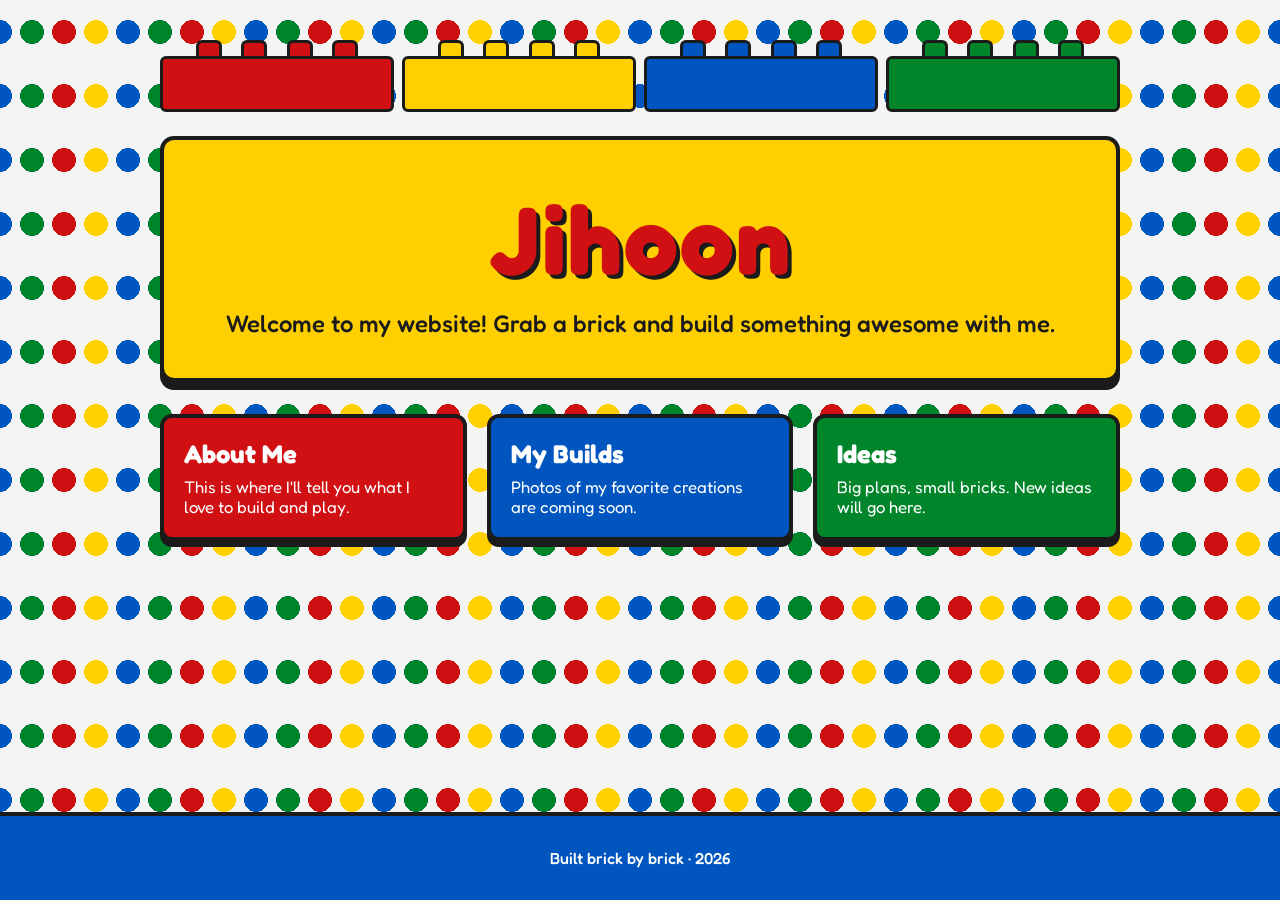
==== frontend/index.html @ 9ff98321 "Starter Lego-themed site with separate frontend, backend, and interface" ====
<!DOCTYPE html>
<html lang="en">
<head>
  <meta charset="UTF-8">
  <meta name="viewport" content="width=device-width, initial-scale=1.0">
  <title>Jihoon</title>
  <link rel="preconnect" href="https://fonts.googleapis.com">
  <link rel="preconnect" href="https://fonts.gstatic.com" crossorigin>
  <link href="https://fonts.googleapis.com/css2?family=Fredoka:wght@500;700&display=swap" rel="stylesheet">
  <link rel="stylesheet" href="styles.css">
</head>
<body>
  <main class="page">
    <div class="brick-row" aria-hidden="true">
      <div class="brick red"><span></span><span></span><span></span><span></span></div>
      <div class="brick yellow"><span></span><span></span><span></span><span></span></div>
      <div class="brick blue"><span></span><span></span><span></span><span></span></div>
      <div class="brick green"><span></span><span></span><span></span><span></span></div>
    </div>

    <header class="hero">
      <h1 id="site-title">Jihoon</h1>
      <p id="site-welcome" class="welcome"></p>
    </header>

    <section id="cards" class="cards"></section>
  </main>

  <footer class="footer">
    <p>Built brick by brick &middot; <span id="year"></span></p>
  </footer>

  <!-- Load order: back-end, then interface, then front-end. -->
  <script src="../backend/content.js"></script>
  <script src="../interface/api.js"></script>
  <script src="app.js"></script>
</body>
</html>
---- frontend/styles.css ----
/* Classic brick colors. Every stud uses exactly one of these, solid, never blended. */
:root {
  --red: #D01012;
  --yellow: #FFCF00;
  --blue: #0055BF;
  --green: #00852B;
  --ink: #1B1B1B;
  --plate: #F4F4F4;
}

* { box-sizing: border-box; }

body {
  margin: 0;
  min-height: 100vh;
  font-family: "Fredoka", "Comic Sans MS", "Trebuchet MS", sans-serif;
  color: var(--ink);
  background-color: var(--plate);
  /* Stud pattern: four layers, each a single solid color with a hard edge (no gradients inside a stud). */
  background-image:
    radial-gradient(circle at center, var(--red) 0 12px, transparent 12px),
    radial-gradient(circle at center, var(--yellow) 0 12px, transparent 12px),
    radial-gradient(circle at center, var(--blue) 0 12px, transparent 12px),
    radial-gradient(circle at center, var(--green) 0 12px, transparent 12px);
  background-size: 128px 64px;
  background-position: 0 0, 32px 0, 64px 0, 96px 0;
  display: flex;
  flex-direction: column;
}

.page {
  flex: 1;
  width: min(960px, 92%);
  margin: 40px auto 24px;
}

/* A row of four bricks. Each brick and its studs are one solid color. */
.brick-row {
  display: grid;
  grid-template-columns: repeat(4, 1fr);
  gap: 8px;
  margin-bottom: 24px;
}

.brick {
  position: relative;
  height: 56px;
  margin-top: 16px;
  border-radius: 6px;
  display: flex;
  justify-content: space-around;
  padding: 0 10%;
  border: 3px solid var(--ink);
}

.brick span {
  width: 26px;
  height: 16px;
  margin-top: -19px;
  border: 3px solid var(--ink);
  border-bottom: none;
  border-radius: 6px 6px 0 0;
  background: inherit; /* same single solid color as its brick */
}

.red    { background: var(--red); }
.yellow { background: var(--yellow); }
.blue   { background: var(--blue); }
.green  { background: var(--green); }

.hero {
  background: var(--yellow);
  border: 4px solid var(--ink);
  border-radius: 14px;
  padding: 40px 24px;
  text-align: center;
  box-shadow: 0 8px 0 var(--ink);
}

.hero h1 {
  margin: 0;
  font-size: clamp(3rem, 10vw, 6rem);
  font-weight: 700;
  letter-spacing: 2px;
  color: var(--red);
  text-shadow: 4px 4px 0 var(--ink);
}

.welcome {
  margin: 12px 0 0;
  font-size: clamp(1.1rem, 2.6vw, 1.5rem);
  font-weight: 500;
}

.cards {
  display: grid;
  grid-template-columns: repeat(auto-fit, minmax(220px, 1fr));
  gap: 20px;
  margin-top: 32px;
}

.card {
  border: 4px solid var(--ink);
  border-radius: 12px;
  padding: 20px;
  color: #fff;
  box-shadow: 0 6px 0 var(--ink);
  transition: transform 0.15s ease;
  cursor: pointer;
}

.card h2 { margin: 0 0 8px; font-size: 1.6rem; }
.card p  { margin: 0; font-size: 1.05rem; }

.card.pop { transform: translateY(-8px); }

.footer {
  text-align: center;
  padding: 16px;
  background: var(--blue);
  color: #fff;
  border-top: 4px solid var(--ink);
  font-weight: 500;
}

@media (max-width: 600px) {
  .brick-row { grid-template-columns: repeat(2, 1fr); }
}
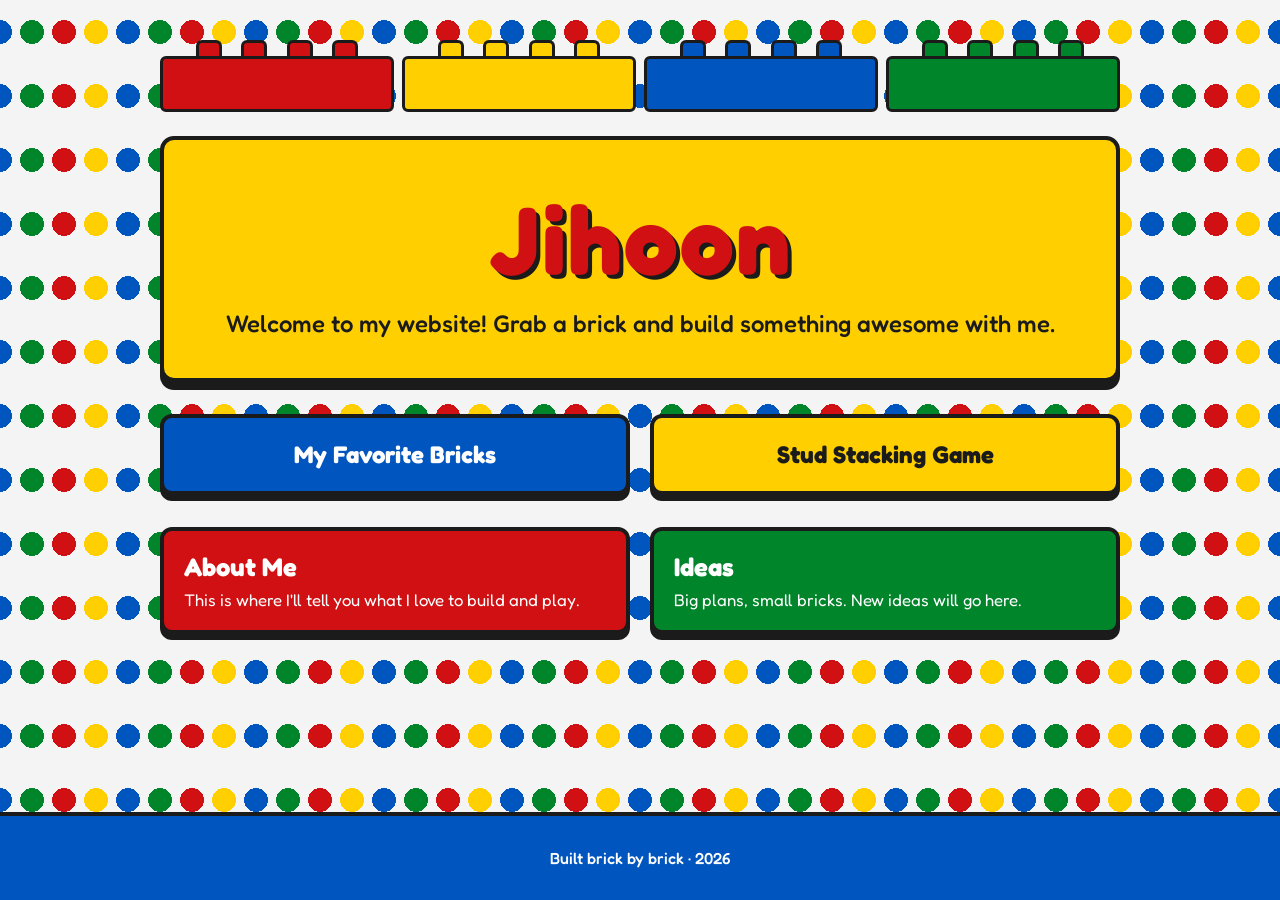
==== commit 42b81dd6: "Add Favorite Bricks page and Stud Stacking Game; remove My Builds card" ====
--- a/frontend/index.html
+++ b/frontend/index.html
@@ -23,6 +23,8 @@
       <p id="site-welcome" class="welcome"></p>
     </header>
 
+    <nav id="page-links" class="page-links" aria-label="Pages"></nav>
+
     <section id="cards" class="cards"></section>
   </main>
 
--- a/frontend/styles.css
+++ b/frontend/styles.css
@@ -126,3 +126,199 @@
 @media (max-width: 600px) {
   .brick-row { grid-template-columns: repeat(2, 1fr); }
 }
+
+/* ---------- Page links on the homepage ---------- */
+.page-links {
+  display: grid;
+  grid-template-columns: repeat(auto-fit, minmax(220px, 1fr));
+  gap: 20px;
+  margin-top: 32px;
+}
+
+.page-link {
+  display: block;
+  text-align: center;
+  text-decoration: none;
+  font-size: 1.5rem;
+  font-weight: 700;
+  padding: 22px 16px;
+  border: 4px solid var(--ink);
+  border-radius: 12px;
+  box-shadow: 0 6px 0 var(--ink);
+  color: #fff;
+  transition: transform 0.15s ease;
+}
+.page-link.yellow { color: var(--ink); }
+.page-link:hover, .page-link:focus { transform: translateY(-4px); }
+
+.back-link {
+  display: inline-block;
+  margin-bottom: 16px;
+  padding: 8px 16px;
+  background: #fff;
+  color: var(--ink);
+  border: 3px solid var(--ink);
+  border-radius: 10px;
+  text-decoration: none;
+  font-weight: 700;
+}
+
+.page-title {
+  margin: 0;
+  font-size: clamp(2.2rem, 7vw, 4rem);
+  color: var(--blue);
+  text-shadow: 3px 3px 0 var(--ink);
+}
+
+.sub-title {
+  margin: 36px 0 12px;
+  font-size: 2rem;
+  background: #fff;
+  display: inline-block;
+  padding: 4px 16px;
+  border: 3px solid var(--ink);
+  border-radius: 10px;
+}
+
+/* ---------- Favorite Bricks page ---------- */
+.featured { margin-top: 32px; }
+
+.brick-grid {
+  display: grid;
+  grid-template-columns: repeat(auto-fit, minmax(200px, 1fr));
+  gap: 20px;
+}
+
+.brick-card {
+  background: #fff;
+  border: 4px solid var(--ink);
+  border-radius: 12px;
+  padding: 20px;
+  text-align: center;
+  box-shadow: 0 6px 0 var(--ink);
+}
+.brick-card h3 { margin: 12px 0 6px; font-size: 1.5rem; }
+.brick-card p { margin: 0; font-size: 1.1rem; line-height: 1.4; }
+
+.brick-card.is-featured { padding: 28px; }
+.brick-card.is-featured h3 { font-size: 2.2rem; color: var(--blue); }
+.brick-card.is-featured p { font-size: 1.3rem; max-width: 560px; margin: 0 auto; }
+
+.badge {
+  display: table;
+  margin-left: auto !important;
+  margin-right: auto !important;
+  background: var(--yellow);
+  border: 3px solid var(--ink);
+  border-radius: 999px;
+  padding: 4px 16px;
+  font-weight: 700;
+  margin-bottom: 12px !important;
+}
+
+/* Brick picture: studs on top, body below. Each stud is a single solid color. */
+.brick-art { display: inline-flex; flex-direction: column; align-items: center; }
+.art-studs { display: flex; gap: 10px; justify-content: center; }
+.art-stud {
+  width: 26px;
+  height: 14px;
+  border: 3px solid var(--ink);
+  border-bottom: none;
+  border-radius: 6px 6px 0 0;
+}
+.art-body {
+  height: 56px;
+  border: 3px solid var(--ink);
+  border-radius: 6px;
+}
+
+.brick-art.shape-plate .art-body { height: 22px; width: 90px; }
+.brick-art.shape-round .art-body { width: 48px; border-radius: 22px; }
+.brick-art.shape-slope { align-items: flex-start; }
+.brick-art.shape-slope .art-studs { padding-left: 6px; }
+.brick-art.shape-slope .art-body {
+  width: 100px;
+  clip-path: polygon(0 0, 46% 0, 100% 100%, 0 100%);
+}
+.brick-art.shape-brick .art-body { width: 90px; }
+.brick-art.big .art-studs { gap: 14px; }
+.brick-art.big .art-stud { width: 40px; height: 20px; }
+.brick-art.big .art-body { width: 240px; height: 90px; }
+
+/* ---------- Stud stacking game ---------- */
+.game { margin-top: 32px; text-align: center; }
+
+.game-board {
+  background: #fff;
+  border: 4px solid var(--ink);
+  border-radius: 12px;
+  box-shadow: 0 6px 0 var(--ink);
+  padding: 20px;
+}
+
+.order-hint { display: flex; gap: 10px; justify-content: center; margin-bottom: 12px; }
+.order-hint .stud-piece { width: 34px; height: 34px; cursor: default; }
+
+.stack {
+  min-height: 260px;
+  display: flex;
+  flex-direction: column-reverse; /* first stud sits at the bottom */
+  align-items: center;
+  justify-content: flex-start;
+  gap: 4px;
+  padding: 8px;
+}
+
+.stud-piece {
+  display: inline-block;
+  width: 110px;
+  height: 56px;
+  border: 4px solid var(--ink);
+  border-radius: 14px;
+  padding: 0;
+}
+.stack .stud-piece { animation: drop 0.25s ease-out; }
+
+.message { font-size: 1.5rem; font-weight: 700; margin: 12px 0 0; }
+
+.choices { display: flex; flex-wrap: wrap; gap: 16px; justify-content: center; margin: 24px 0; }
+.choices .stud-piece {
+  width: 90px;
+  height: 90px;
+  border-radius: 50%;
+  cursor: pointer;
+  box-shadow: 0 6px 0 var(--ink);
+  transition: transform 0.1s ease;
+}
+.choices .stud-piece:active { transform: translateY(4px); box-shadow: 0 2px 0 var(--ink); }
+
+.restart {
+  font-family: inherit;
+  font-size: 1.3rem;
+  font-weight: 700;
+  padding: 10px 24px;
+  background: var(--yellow);
+  border: 4px solid var(--ink);
+  border-radius: 12px;
+  box-shadow: 0 6px 0 var(--ink);
+  cursor: pointer;
+}
+
+.stack.oops { animation: shake 0.4s ease; }
+.stack.win { animation: hop 0.6s ease 3; }
+
+.party { pointer-events: none; position: fixed; inset: 0; overflow: hidden; }
+.confetti {
+  position: absolute;
+  top: -30px;
+  width: 18px;
+  height: 18px;
+  border: 2px solid var(--ink);
+  border-radius: 4px;
+  animation: fall 2.2s linear forwards;
+}
+
+@keyframes drop { from { transform: translateY(-40px); opacity: 0; } to { transform: none; opacity: 1; } }
+@keyframes shake { 0%, 100% { transform: none; } 25% { transform: translateX(-12px); } 75% { transform: translateX(12px); } }
+@keyframes hop { 0%, 100% { transform: none; } 50% { transform: translateY(-24px) scale(1.05); } }
+@keyframes fall { to { transform: translateY(110vh) rotate(540deg); } }
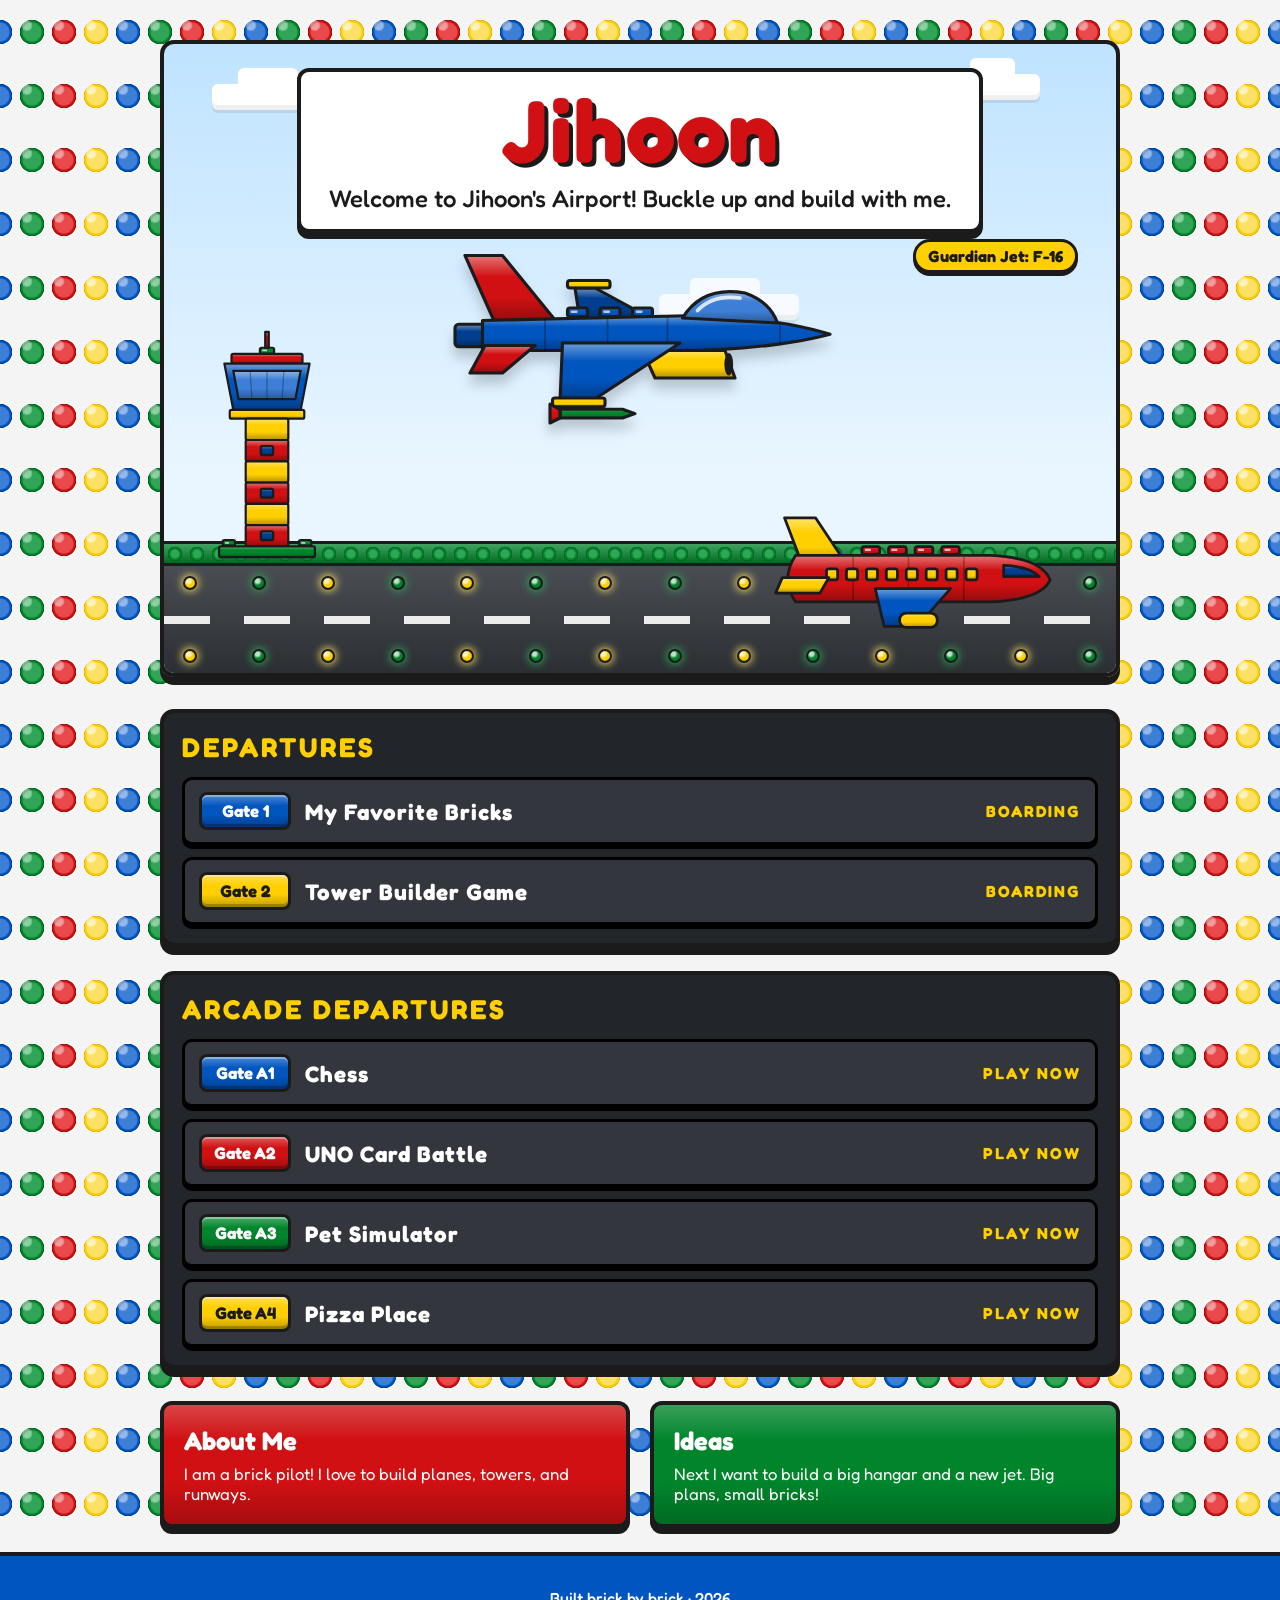
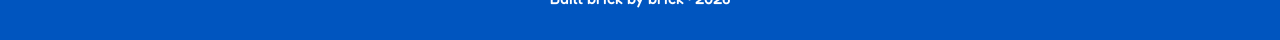
==== commit 9e24535f: "Airport theme, 3D bricks, F-16 guardian, Tower Builder takeoff, and Arcade with four games" ====
--- a/frontend/index.html
+++ b/frontend/index.html
@@ -8,22 +8,41 @@
   <link rel="preconnect" href="https://fonts.gstatic.com" crossorigin>
   <link href="https://fonts.googleapis.com/css2?family=Fredoka:wght@500;700&display=swap" rel="stylesheet">
   <link rel="stylesheet" href="styles.css">
+  <link rel="stylesheet" href="arcade/arcade-board.css">
 </head>
 <body>
   <main class="page">
-    <div class="brick-row" aria-hidden="true">
-      <div class="brick red"><span></span><span></span><span></span><span></span></div>
-      <div class="brick yellow"><span></span><span></span><span></span><span></span></div>
-      <div class="brick blue"><span></span><span></span><span></span><span></span></div>
-      <div class="brick green"><span></span><span></span><span></span><span></span></div>
-    </div>
+    <section class="airport" aria-labelledby="site-title">
+      <div class="clouds" aria-hidden="true">
+        <span class="cloud c1"></span><span class="cloud c2"></span><span class="cloud c3"></span>
+      </div>
 
-    <header class="hero">
-      <h1 id="site-title">Jihoon</h1>
-      <p id="site-welcome" class="welcome"></p>
-    </header>
+      <header class="airport-sign">
+        <h1 id="site-title">Jihoon</h1>
+        <p id="site-welcome" class="welcome"></p>
+      </header>
 
-    <nav id="page-links" class="page-links" aria-label="Pages"></nav>
+      <div class="sky-lane">
+        <div id="jet" class="guardian-jet" aria-hidden="true"></div>
+        <p id="jet-tag" class="jet-tag"></p>
+      </div>
+
+      <div class="airfield" aria-hidden="true">
+        <div id="tower" class="tower"></div>
+        <div class="grass"></div>
+        <div class="runway">
+          <div id="lights-top" class="runway-lights top"></div>
+          <div class="center-line"></div>
+          <div id="lights-bottom" class="runway-lights bottom"></div>
+        </div>
+        <div id="runway-plane" class="runway-plane"></div>
+      </div>
+    </section>
+
+    <nav class="board" aria-labelledby="board-title">
+      <h2 id="board-title" class="board-title"></h2>
+      <div id="page-links" class="page-links"></div>
+    </nav>
 
     <section id="cards" class="cards"></section>
   </main>
@@ -35,6 +54,8 @@
   <!-- Load order: back-end, then interface, then front-end. -->
   <script src="../backend/content.js"></script>
   <script src="../interface/api.js"></script>
+  <script src="airport-art.js"></script>
   <script src="app.js"></script>
+  <script src="arcade/arcade-board.js"></script>
 </body>
 </html>
--- a/frontend/styles.css
+++ b/frontend/styles.css
@@ -17,13 +17,18 @@
   color: var(--ink);
   background-color: var(--plate);
   /* Stud pattern: four layers, each a single solid color with a hard edge (no gradients inside a stud). */
+  /* 3D stud pattern. Each stud uses only tints of its own color (never a second color). */
   background-image:
-    radial-gradient(circle at center, var(--red) 0 12px, transparent 12px),
-    radial-gradient(circle at center, var(--yellow) 0 12px, transparent 12px),
-    radial-gradient(circle at center, var(--blue) 0 12px, transparent 12px),
-    radial-gradient(circle at center, var(--green) 0 12px, transparent 12px);
+    radial-gradient(circle at 46% 40%, rgba(255,255,255,0.45) 0 4px, transparent 6px),
+    radial-gradient(circle at center, #E8494A 0 9px, var(--red) 10px 11px, #A00B0D 12px, transparent 12.5px),
+    radial-gradient(circle at 46% 40%, rgba(255,255,255,0.55) 0 4px, transparent 6px),
+    radial-gradient(circle at center, #FFE066 0 9px, var(--yellow) 10px 11px, #D9AF00 12px, transparent 12.5px),
+    radial-gradient(circle at 46% 40%, rgba(255,255,255,0.45) 0 4px, transparent 6px),
+    radial-gradient(circle at center, #3D7FD6 0 9px, var(--blue) 10px 11px, #003F8F 12px, transparent 12.5px),
+    radial-gradient(circle at 46% 40%, rgba(255,255,255,0.45) 0 4px, transparent 6px),
+    radial-gradient(circle at center, #2FA555 0 9px, var(--green) 10px 11px, #005F1E 12px, transparent 12.5px);
   background-size: 128px 64px;
-  background-position: 0 0, 32px 0, 64px 0, 96px 0;
+  background-position: 0 0, 0 0, 32px 0, 32px 0, 64px 0, 64px 0, 96px 0, 96px 0;
   display: flex;
   flex-direction: column;
 }
@@ -60,13 +65,13 @@
   border: 3px solid var(--ink);
   border-bottom: none;
   border-radius: 6px 6px 0 0;
-  background: inherit; /* same single solid color as its brick */
-}
-
-.red    { background: var(--red); }
-.yellow { background: var(--yellow); }
-.blue   { background: var(--blue); }
-.green  { background: var(--green); }
+  background-color: inherit; /* same single color as its brick */
+}
+
+.red    { --c: var(--red);    --c-hi: #E8494A; --c-lo: #A00B0D; background-color: var(--red); }
+.yellow { --c: var(--yellow); --c-hi: #FFE066; --c-lo: #D9AF00; background-color: var(--yellow); }
+.blue   { --c: var(--blue);   --c-hi: #3D7FD6; --c-lo: #003F8F; background-color: var(--blue); }
+.green  { --c: var(--green);  --c-hi: #2FA555; --c-lo: #005F1E; background-color: var(--green); }
 
 .hero {
   background: var(--yellow);
@@ -322,3 +327,407 @@
 @keyframes shake { 0%, 100% { transform: none; } 25% { transform: translateX(-12px); } 75% { transform: translateX(12px); } }
 @keyframes hop { 0%, 100% { transform: none; } 50% { transform: translateY(-24px) scale(1.05); } }
 @keyframes fall { to { transform: translateY(110vh) rotate(540deg); } }
+
+
+/* ---------- Realistic plastic look ----------
+   Light and shadow are white/black overlays on the piece's own color,
+   so every stud and brick stays one color. */
+.brick, .art-body {
+  background-image: linear-gradient(180deg, rgba(255,255,255,0.30) 0%, rgba(255,255,255,0) 30%, rgba(0,0,0,0) 62%, rgba(0,0,0,0.24) 100%);
+  box-shadow:
+    inset 0 3px 0 rgba(255,255,255,0.35),
+    inset 0 -6px 0 rgba(0,0,0,0.22),
+    inset 3px 0 0 rgba(255,255,255,0.12),
+    inset -3px 0 0 rgba(0,0,0,0.14),
+    0 4px 0 rgba(0,0,0,0.25);
+}
+
+.brick span, .art-stud {
+  background-image: linear-gradient(90deg, rgba(255,255,255,0.32) 0%, rgba(255,255,255,0.10) 35%, rgba(0,0,0,0) 60%, rgba(0,0,0,0.20) 100%);
+  box-shadow: inset 0 2px 0 rgba(255,255,255,0.45);
+}
+
+.stud-piece {
+  background-image: linear-gradient(180deg, rgba(255,255,255,0.32) 0%, rgba(255,255,255,0) 35%, rgba(0,0,0,0) 60%, rgba(0,0,0,0.24) 100%);
+  box-shadow: inset 0 3px 0 rgba(255,255,255,0.35), inset 0 -6px 0 rgba(0,0,0,0.22);
+}
+
+.choices .stud-piece, .order-hint .stud-piece {
+  background-image:
+    radial-gradient(circle at 36% 30%, rgba(255,255,255,0.60) 0 12%, rgba(255,255,255,0) 38%),
+    radial-gradient(circle at 50% 50%, rgba(0,0,0,0) 0 55%, rgba(0,0,0,0.25) 75%);
+  box-shadow: inset 0 -5px 0 rgba(0,0,0,0.22), 0 6px 0 var(--ink);
+}
+.order-hint .stud-piece { box-shadow: inset 0 -3px 0 rgba(0,0,0,0.22); }
+.choices .stud-piece:active { box-shadow: inset 0 -3px 0 rgba(0,0,0,0.22), 0 2px 0 var(--ink); }
+
+.confetti {
+  background-image: linear-gradient(180deg, rgba(255,255,255,0.35), rgba(0,0,0,0.2));
+}
+
+/* =====================================================================
+   AIRPORT THEME
+   Every brick, stud, plane, and tower piece uses only red, yellow, blue, or green.
+   Shading = lighter/darker tones of the same color or white/black overlays.
+   ===================================================================== */
+:root {
+  --sky-top: #BFE3FF;
+  --sky-low: #EAF6FF;
+  --tarmac: #3A3E44;
+}
+
+/* ---------- SVG brick art (planes, jet, tower) ---------- */
+.art-svg { display: block; width: 100%; height: auto; overflow: visible; }
+.art-svg .pc { fill: var(--c); }
+.art-svg .pc.tone-hi { fill: var(--c-hi); }
+.art-svg .pc.tone-lo { fill: var(--c-lo); }
+.art-svg .shade { stroke: none; }
+.art-svg .edge { fill: none; stroke: var(--ink); stroke-width: 2.5; stroke-linejoin: round; }
+.art-svg .seam { stroke: rgba(0,0,0,0.28); stroke-width: 1.5; }
+.art-svg .shine { fill: rgba(255,255,255,0.7); }
+.art-svg .gleam { fill: none; stroke: rgba(255,255,255,0.8); stroke-width: 3; stroke-linecap: round; }
+.art-svg .mouth { fill: var(--ink); }
+/* the color classes also set background-color; SVG shapes ignore it */
+
+/* ---------- Homepage airport scene ---------- */
+.airport {
+  position: relative;
+  overflow: hidden;
+  border: 4px solid var(--ink);
+  border-radius: 14px;
+  box-shadow: 0 8px 0 var(--ink);
+  background: linear-gradient(180deg, var(--sky-top) 0%, var(--sky-low) 70%);
+}
+
+.airport-sign {
+  position: relative;
+  z-index: 2;
+  width: fit-content;
+  max-width: calc(100% - 32px);
+  margin: 24px auto 0;
+  padding: 14px 28px 16px;
+  text-align: center;
+  background: #fff;
+  border: 4px solid var(--ink);
+  border-radius: 12px;
+  box-shadow: 0 6px 0 var(--ink);
+}
+.airport-sign h1 {
+  margin: 0;
+  font-size: clamp(3rem, 10vw, 5.5rem);
+  line-height: 1;
+  letter-spacing: 2px;
+  color: var(--red);
+  text-shadow: 4px 4px 0 var(--ink);
+}
+.airport-sign .welcome { margin-top: 10px; }
+
+.clouds { position: absolute; inset: 0; pointer-events: none; }
+.cloud {
+  position: absolute;
+  height: 26px;
+  background: #fff;
+  border-radius: 6px;
+  box-shadow: inset 0 -5px 0 rgba(0,0,0,0.06), 0 3px 0 rgba(0,0,0,0.08);
+}
+.cloud::before {
+  content: "";
+  position: absolute;
+  left: 22%;
+  top: -16px;
+  width: 50%;
+  height: 18px;
+  background: #fff;
+  border-radius: 6px 6px 0 0;
+}
+.cloud.c1 { width: 120px; left: 5%; top: 40px; }
+.cloud.c2 { width: 90px; right: 8%; top: 30px; }
+.cloud.c3 { width: 140px; left: 52%; top: 250px; opacity: 0.8; }
+
+.sky-lane {
+  position: relative;
+  z-index: 1;
+  height: 190px;
+}
+.guardian-jet {
+  position: absolute;
+  left: 50%;
+  top: 10px;
+  width: min(400px, 78%);
+  margin-left: calc(min(400px, 78%) / -2);
+  filter: drop-shadow(0 10px 6px rgba(0,0,0,0.18));
+  animation: jet-glide 6s ease-in-out infinite alternate;
+}
+.jet-tag {
+  position: absolute;
+  right: 4%;
+  top: 6px;
+  margin: 0;
+  padding: 4px 12px;
+  font-weight: 700;
+  font-size: 1rem;
+  background: var(--yellow);
+  border: 3px solid var(--ink);
+  border-radius: 999px;
+  box-shadow: 0 3px 0 var(--ink);
+}
+
+.airfield {
+  position: relative;
+  height: 250px;
+}
+.tower {
+  position: absolute;
+  z-index: 2;
+  left: 5%;
+  bottom: 114px;
+  width: 110px;
+}
+.grass {
+  position: absolute;
+  left: 0; right: 0;
+  bottom: 110px;
+  height: 22px;
+  background-color: var(--green);
+  background-image:
+    radial-gradient(circle at 50% 45%, var(--c-hi, #2FA555) 0 4px, var(--green) 5px 6px, #005F1E 7px, transparent 7.5px),
+    linear-gradient(180deg, rgba(255,255,255,0.25), rgba(0,0,0,0.2));
+  background-size: 22px 22px, 100% 100%;
+  border-top: 3px solid var(--ink);
+}
+.runway {
+  position: absolute;
+  left: 0; right: 0; bottom: 0;
+  height: 110px;
+  background: var(--tarmac);
+  background-image: linear-gradient(180deg, rgba(255,255,255,0.08), rgba(0,0,0,0.25));
+  border-top: 3px solid var(--ink);
+}
+.center-line {
+  position: absolute;
+  left: 0; right: 0; top: 50%;
+  height: 8px;
+  margin-top: -4px;
+  background: repeating-linear-gradient(90deg, #fff 0 46px, transparent 46px 80px);
+  opacity: 0.9;
+}
+.runway-lights {
+  position: absolute;
+  left: 2%; right: 2%;
+  display: flex;
+  justify-content: space-between;
+}
+.runway-lights.top { top: 10px; }
+.runway-lights.bottom { bottom: 10px; }
+.runway-light {
+  width: 14px;
+  height: 14px;
+  border-radius: 50%;
+  border: 2px solid var(--ink);
+  background-image: radial-gradient(circle at 35% 30%, rgba(255,255,255,0.75) 0 20%, rgba(255,255,255,0) 45%),
+                    radial-gradient(circle, rgba(0,0,0,0) 55%, rgba(0,0,0,0.25) 80%);
+  box-shadow: 0 0 8px 1px var(--c-hi);
+  animation: blink 1.6s ease-in-out infinite;
+}
+.runway-plane {
+  position: absolute;
+  z-index: 3;
+  right: 6%;
+  bottom: 40px;
+  width: min(290px, 46%);
+  transform-origin: 20% 90%;
+  animation: takeoff 4s ease-in-out infinite alternate;
+}
+
+/* ---------- Departure board links ---------- */
+.board {
+  margin-top: 32px;
+  padding: 18px;
+  background: #22252A;
+  border: 4px solid var(--ink);
+  border-radius: 14px;
+  box-shadow: 0 8px 0 var(--ink);
+}
+.board-title {
+  margin: 0 0 14px;
+  color: var(--yellow);
+  font-size: 1.7rem;
+  letter-spacing: 3px;
+  text-transform: uppercase;
+}
+.board .page-links {
+  display: grid;
+  grid-template-columns: 1fr;
+  gap: 12px;
+  margin: 0;
+}
+.board .page-link {
+  display: flex;
+  align-items: center;
+  gap: 14px;
+  padding: 12px 14px;
+  text-align: left;
+  font-size: 1.4rem;
+  color: #fff;
+  background: #33373D;
+  border: 3px solid #000;
+  border-radius: 10px;
+  box-shadow: 0 4px 0 #000;
+}
+.board .page-link:hover, .board .page-link:focus-visible {
+  transform: translateY(-3px);
+  outline: 3px solid var(--yellow);
+  outline-offset: 2px;
+}
+.gate {
+  flex: none;
+  min-width: 92px;
+  padding: 6px 10px;
+  text-align: center;
+  font-size: 1.05rem;
+  color: #fff;
+  border: 3px solid var(--ink);
+  border-radius: 8px;
+  background-image: linear-gradient(180deg, rgba(255,255,255,0.30) 0%, rgba(255,255,255,0) 35%, rgba(0,0,0,0) 60%, rgba(0,0,0,0.24) 100%);
+  box-shadow: inset 0 2px 0 rgba(255,255,255,0.35), inset 0 -3px 0 rgba(0,0,0,0.22);
+}
+.gate.yellow { color: var(--ink); }
+.flight { flex: 1; letter-spacing: 1px; }
+.status {
+  flex: none;
+  color: var(--yellow);
+  font-size: 1rem;
+  text-transform: uppercase;
+  letter-spacing: 2px;
+  animation: blink 2s steps(2, jump-none) infinite;
+}
+
+/* About / Ideas cards keep the plastic look */
+.card {
+  background-image: linear-gradient(180deg, rgba(255,255,255,0.22) 0%, rgba(255,255,255,0) 30%, rgba(0,0,0,0) 65%, rgba(0,0,0,0.20) 100%);
+}
+.card.yellow { color: var(--ink); }
+
+/* ---------- Favorite Bricks: airport job line ---------- */
+.airport-job {
+  display: inline-block;
+  margin-top: 10px !important;
+  padding: 6px 12px;
+  font-weight: 700;
+  background: #EAF6FF;
+  border: 3px dashed var(--ink);
+  border-radius: 10px;
+}
+.brick-card.is-featured .airport-job { font-size: 1.2rem; }
+
+.hero.sky-hero {
+  background: linear-gradient(180deg, var(--sky-top), var(--sky-low));
+  position: relative;
+  overflow: hidden;
+}
+.hero.sky-hero .hero-plane {
+  width: 190px;
+  margin: 0 auto 6px;
+}
+.hero.sky-hero .welcome { font-weight: 700; }
+
+/* ---------- Tower Builder game ---------- */
+.tower-board {
+  position: relative;
+  background: linear-gradient(180deg, var(--sky-top), var(--sky-low));
+  overflow: hidden;
+}
+.tower-board .stack {
+  position: relative;
+  min-height: 300px;
+  gap: 12px;
+  padding-bottom: 30px;
+}
+.tower-board .stack::after {
+  /* runway strip the tower stands on */
+  content: "";
+  position: absolute;
+  left: -20px; right: -20px; bottom: 0;
+  height: 24px;
+  background: var(--tarmac) repeating-linear-gradient(90deg, rgba(255,255,255,0.85) 0 30px, transparent 30px 56px) center / 100% 4px no-repeat;
+  border-top: 3px solid var(--ink);
+}
+.stack .stud-piece {
+  position: relative;
+  width: 140px;
+  height: 44px;
+  border-radius: 6px;
+  flex: none;
+}
+.stack .stud-piece::before, .stack .stud-piece::after {
+  /* two studs on top, same single color as the brick */
+  content: "";
+  position: absolute;
+  top: -13px;
+  width: 30px;
+  height: 11px;
+  border: 3px solid var(--ink);
+  border-bottom: none;
+  border-radius: 5px 5px 0 0;
+  background-color: var(--c);
+  background-image: linear-gradient(90deg, rgba(255,255,255,0.35) 0%, rgba(255,255,255,0.1) 35%, rgba(0,0,0,0) 60%, rgba(0,0,0,0.2) 100%);
+}
+.stack .stud-piece::before { left: 20px; }
+.stack .stud-piece::after { right: 20px; }
+.tower-cab {
+  width: 150px;
+  flex: none;
+  animation: drop 0.4s ease-out;
+}
+.win-plane {
+  position: fixed;
+  z-index: 20;
+  left: 0;
+  top: 40%;
+  width: 260px;
+  animation: fly-by 3.2s ease-in forwards;
+  pointer-events: none;
+}
+
+/* ---------- Animations ---------- */
+@keyframes jet-glide {
+  0%   { transform: translate(-30px, 8px) rotate(2deg); }
+  50%  { transform: translate(0, -6px) rotate(-3deg); }
+  100% { transform: translate(30px, 6px) rotate(1deg); }
+}
+@keyframes takeoff {
+  from { transform: translateX(0) rotate(0deg); }
+  to   { transform: translate(-18px, -20px) rotate(-7deg); }
+}
+@keyframes blink { 0%, 100% { opacity: 1; } 50% { opacity: 0.55; } }
+@keyframes fly-by {
+  from { transform: translate(-300px, 120px) rotate(-6deg); }
+  to   { transform: translate(110vw, -260px) rotate(-14deg); }
+}
+
+/* ---------- Phone width ---------- */
+@media (max-width: 600px) {
+  .page { margin-top: 20px; }
+  .airport-sign { padding: 10px 16px 12px; margin-top: 16px; }
+  .sky-lane { height: 170px; }
+  .guardian-jet { top: 28px; }
+  .jet-tag { right: 50%; transform: translateX(50%); top: 0; font-size: 0.9rem; white-space: nowrap; }
+  .cloud.c3 { display: none; }
+  .airfield { height: 210px; }
+  .tower { width: 58px; left: 3%; bottom: 99px; }
+  .runway { height: 96px; }
+  .grass { bottom: 96px; }
+  .runway-plane { width: 58%; right: 3%; bottom: 30px; }
+  .runway-light { width: 11px; height: 11px; }
+  .board .page-link { font-size: 1.1rem; gap: 10px; padding: 10px; flex-wrap: wrap; }
+  .gate { min-width: 74px; font-size: 0.95rem; }
+  .status { font-size: 0.85rem; }
+  .stack .stud-piece { width: 120px; }
+}
+
+/* ---------- Respect reduced motion ---------- */
+@media (prefers-reduced-motion: reduce) {
+  *, *::before, *::after { animation: none !important; transition: none !important; }
+  .win-plane { left: 50%; top: 30%; margin-left: -130px; }
+  .confetti { display: none; }
+}
--- a/frontend/arcade/arcade-board.css
+++ b/frontend/arcade/arcade-board.css
@@ -0,0 +1,2 @@
+/* FRONT-END (Arcade): spacing for the second departures board. Everything else reuses the main board styles. */
+.arcade-board { margin-top: 24px; }
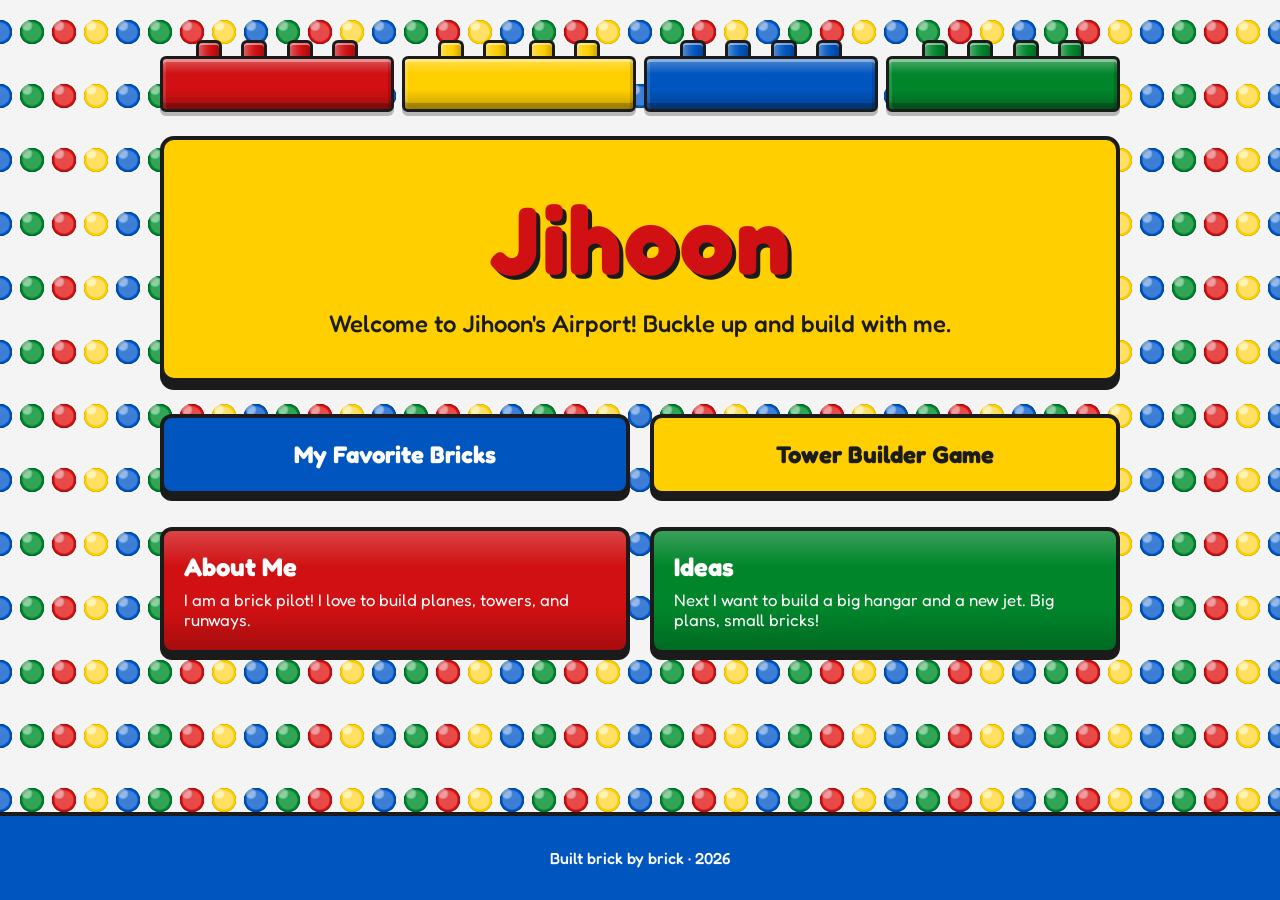
==== commit d34b8baf: "Homepage back to classic brick look (four bricks, yellow title box, two buttons)" ====
--- a/frontend/index.html
+++ b/frontend/index.html
@@ -8,41 +8,22 @@
   <link rel="preconnect" href="https://fonts.gstatic.com" crossorigin>
   <link href="https://fonts.googleapis.com/css2?family=Fredoka:wght@500;700&display=swap" rel="stylesheet">
   <link rel="stylesheet" href="styles.css">
-  <link rel="stylesheet" href="arcade/arcade-board.css">
 </head>
 <body>
   <main class="page">
-    <section class="airport" aria-labelledby="site-title">
-      <div class="clouds" aria-hidden="true">
-        <span class="cloud c1"></span><span class="cloud c2"></span><span class="cloud c3"></span>
-      </div>
+    <div class="brick-row" aria-hidden="true">
+      <div class="brick red"><span></span><span></span><span></span><span></span></div>
+      <div class="brick yellow"><span></span><span></span><span></span><span></span></div>
+      <div class="brick blue"><span></span><span></span><span></span><span></span></div>
+      <div class="brick green"><span></span><span></span><span></span><span></span></div>
+    </div>
 
-      <header class="airport-sign">
-        <h1 id="site-title">Jihoon</h1>
-        <p id="site-welcome" class="welcome"></p>
-      </header>
+    <header class="hero">
+      <h1 id="site-title">Jihoon</h1>
+      <p id="site-welcome" class="welcome"></p>
+    </header>
 
-      <div class="sky-lane">
-        <div id="jet" class="guardian-jet" aria-hidden="true"></div>
-        <p id="jet-tag" class="jet-tag"></p>
-      </div>
-
-      <div class="airfield" aria-hidden="true">
-        <div id="tower" class="tower"></div>
-        <div class="grass"></div>
-        <div class="runway">
-          <div id="lights-top" class="runway-lights top"></div>
-          <div class="center-line"></div>
-          <div id="lights-bottom" class="runway-lights bottom"></div>
-        </div>
-        <div id="runway-plane" class="runway-plane"></div>
-      </div>
-    </section>
-
-    <nav class="board" aria-labelledby="board-title">
-      <h2 id="board-title" class="board-title"></h2>
-      <div id="page-links" class="page-links"></div>
-    </nav>
+    <nav id="page-links" class="page-links" aria-label="Pages"></nav>
 
     <section id="cards" class="cards"></section>
   </main>
@@ -54,8 +35,6 @@
   <!-- Load order: back-end, then interface, then front-end. -->
   <script src="../backend/content.js"></script>
   <script src="../interface/api.js"></script>
-  <script src="airport-art.js"></script>
   <script src="app.js"></script>
-  <script src="arcade/arcade-board.js"></script>
 </body>
 </html>
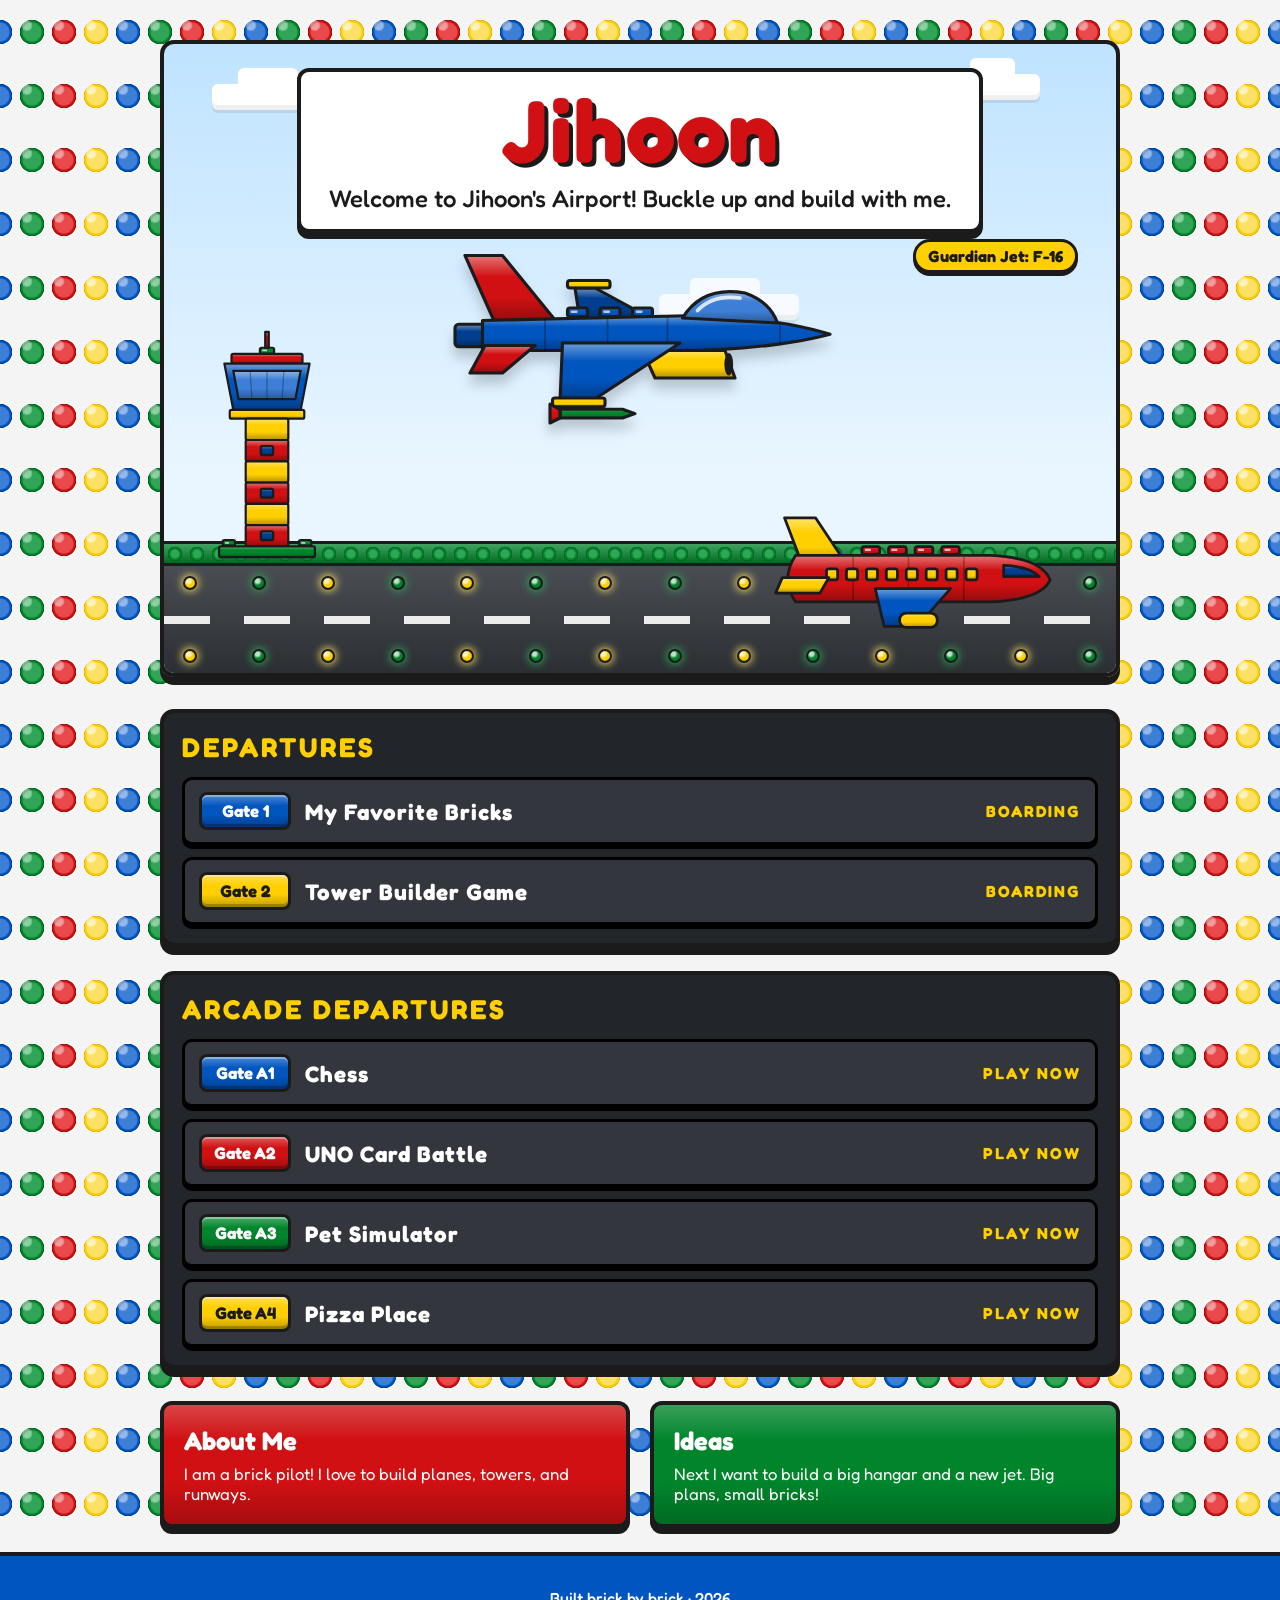
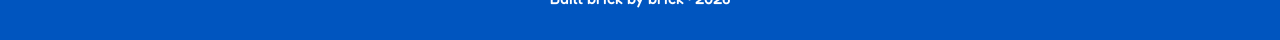
==== commit b46757b6: "Revert "Homepage back to classic brick look (four bricks, yellow title box, two buttons)" This rever" ====
--- a/frontend/index.html
+++ b/frontend/index.html
@@ -8,22 +8,41 @@
   <link rel="preconnect" href="https://fonts.gstatic.com" crossorigin>
   <link href="https://fonts.googleapis.com/css2?family=Fredoka:wght@500;700&display=swap" rel="stylesheet">
   <link rel="stylesheet" href="styles.css">
+  <link rel="stylesheet" href="arcade/arcade-board.css">
 </head>
 <body>
   <main class="page">
-    <div class="brick-row" aria-hidden="true">
-      <div class="brick red"><span></span><span></span><span></span><span></span></div>
-      <div class="brick yellow"><span></span><span></span><span></span><span></span></div>
-      <div class="brick blue"><span></span><span></span><span></span><span></span></div>
-      <div class="brick green"><span></span><span></span><span></span><span></span></div>
-    </div>
+    <section class="airport" aria-labelledby="site-title">
+      <div class="clouds" aria-hidden="true">
+        <span class="cloud c1"></span><span class="cloud c2"></span><span class="cloud c3"></span>
+      </div>
 
-    <header class="hero">
-      <h1 id="site-title">Jihoon</h1>
-      <p id="site-welcome" class="welcome"></p>
-    </header>
+      <header class="airport-sign">
+        <h1 id="site-title">Jihoon</h1>
+        <p id="site-welcome" class="welcome"></p>
+      </header>
 
-    <nav id="page-links" class="page-links" aria-label="Pages"></nav>
+      <div class="sky-lane">
+        <div id="jet" class="guardian-jet" aria-hidden="true"></div>
+        <p id="jet-tag" class="jet-tag"></p>
+      </div>
+
+      <div class="airfield" aria-hidden="true">
+        <div id="tower" class="tower"></div>
+        <div class="grass"></div>
+        <div class="runway">
+          <div id="lights-top" class="runway-lights top"></div>
+          <div class="center-line"></div>
+          <div id="lights-bottom" class="runway-lights bottom"></div>
+        </div>
+        <div id="runway-plane" class="runway-plane"></div>
+      </div>
+    </section>
+
+    <nav class="board" aria-labelledby="board-title">
+      <h2 id="board-title" class="board-title"></h2>
+      <div id="page-links" class="page-links"></div>
+    </nav>
 
     <section id="cards" class="cards"></section>
   </main>
@@ -35,6 +54,8 @@
   <!-- Load order: back-end, then interface, then front-end. -->
   <script src="../backend/content.js"></script>
   <script src="../interface/api.js"></script>
+  <script src="airport-art.js"></script>
   <script src="app.js"></script>
+  <script src="arcade/arcade-board.js"></script>
 </body>
 </html>
--- a/frontend/arcade/arcade-board.css
+++ b/frontend/arcade/arcade-board.css
@@ -0,0 +1,2 @@
+/* FRONT-END (Arcade): spacing for the second departures board. Everything else reuses the main board styles. */
+.arcade-board { margin-top: 24px; }
